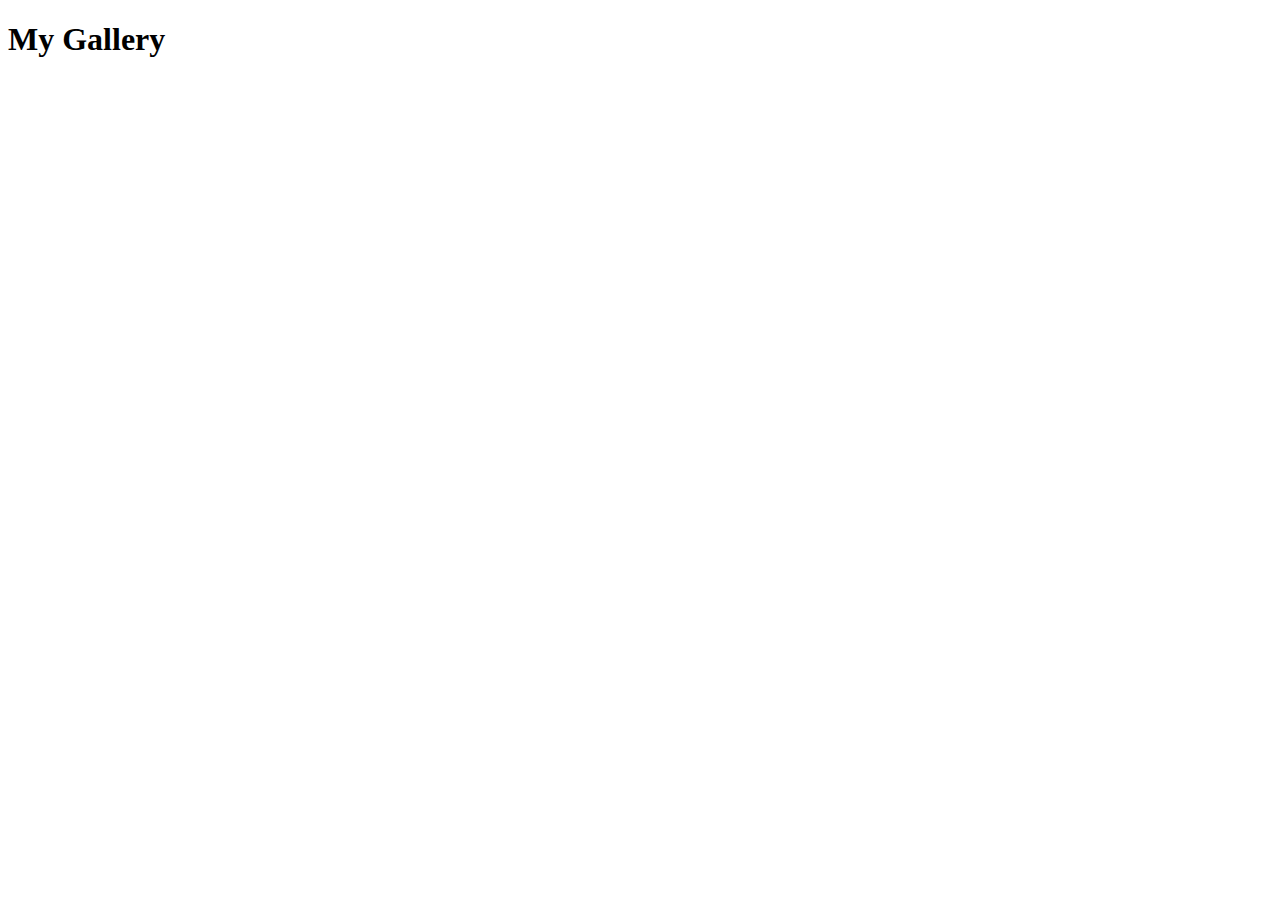
==== test.html @ cab3b0c2 "starting with the project" ====
<!DOCTYPE html>
<html lang="en">
<head>
    <meta charset="UTF-8">
    <meta http-equiv="X-UA-Compatible" content="IE=edge">
    <meta name="viewport" content="width=device-width, initial-scale=1.0">
    <title>My Gallery</title>
</head>
<body>
    <div id="wrapper">
        <div class="container">
            <h1>My Gallery</h1>
            <div class="gallery">
                
            </div>
        </div>
    </div>
</body>
</html>
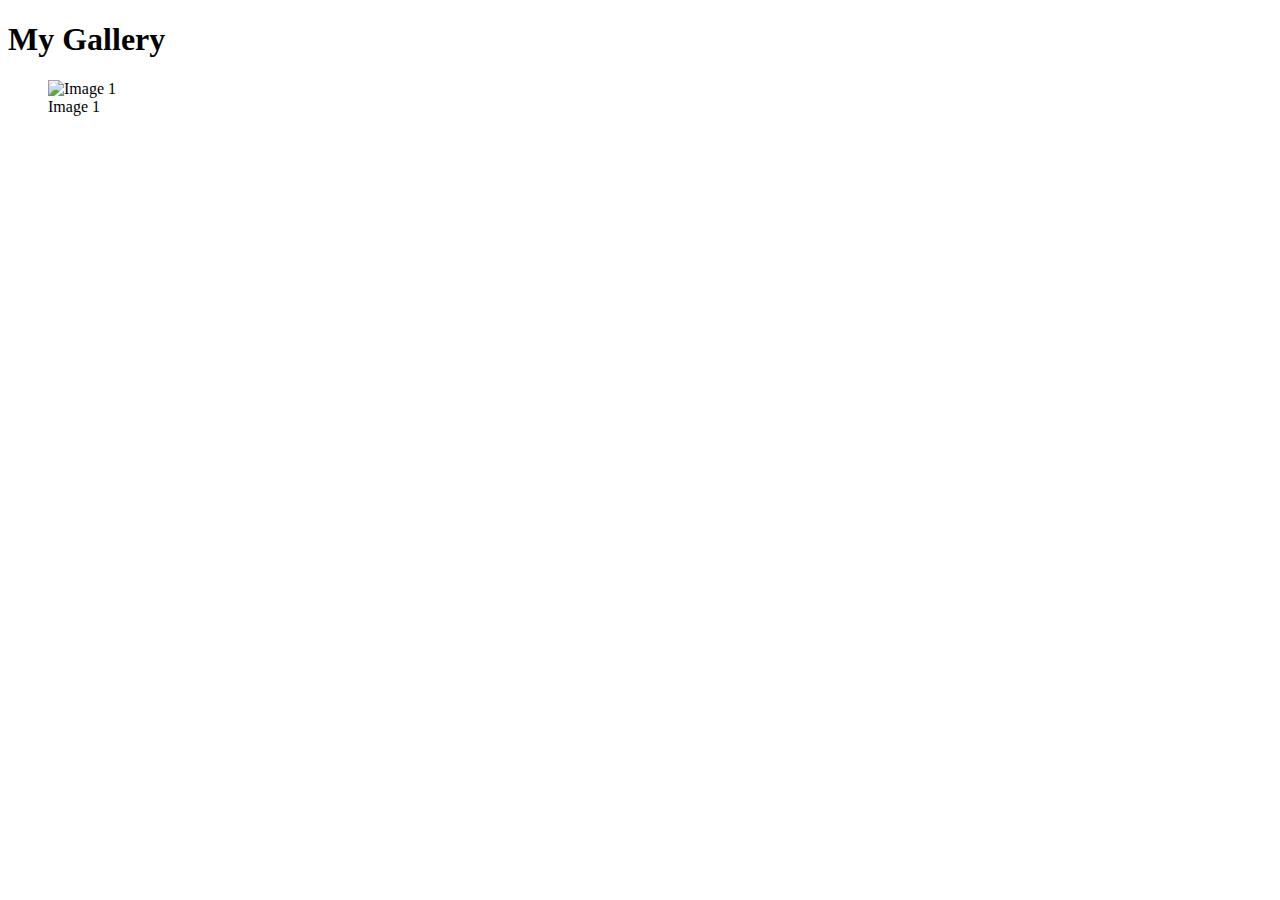
==== commit dbb47466: "upload all the images" ====
--- a/test.html
+++ b/test.html
@@ -11,7 +11,10 @@
         <div class="container">
             <h1>My Gallery</h1>
             <div class="gallery">
-                
+                <figure class="card">
+                    <img src="" alt="Image 1">
+                    <figcaption>Image 1</figcaption>
+                </figure>
             </div>
         </div>
     </div>
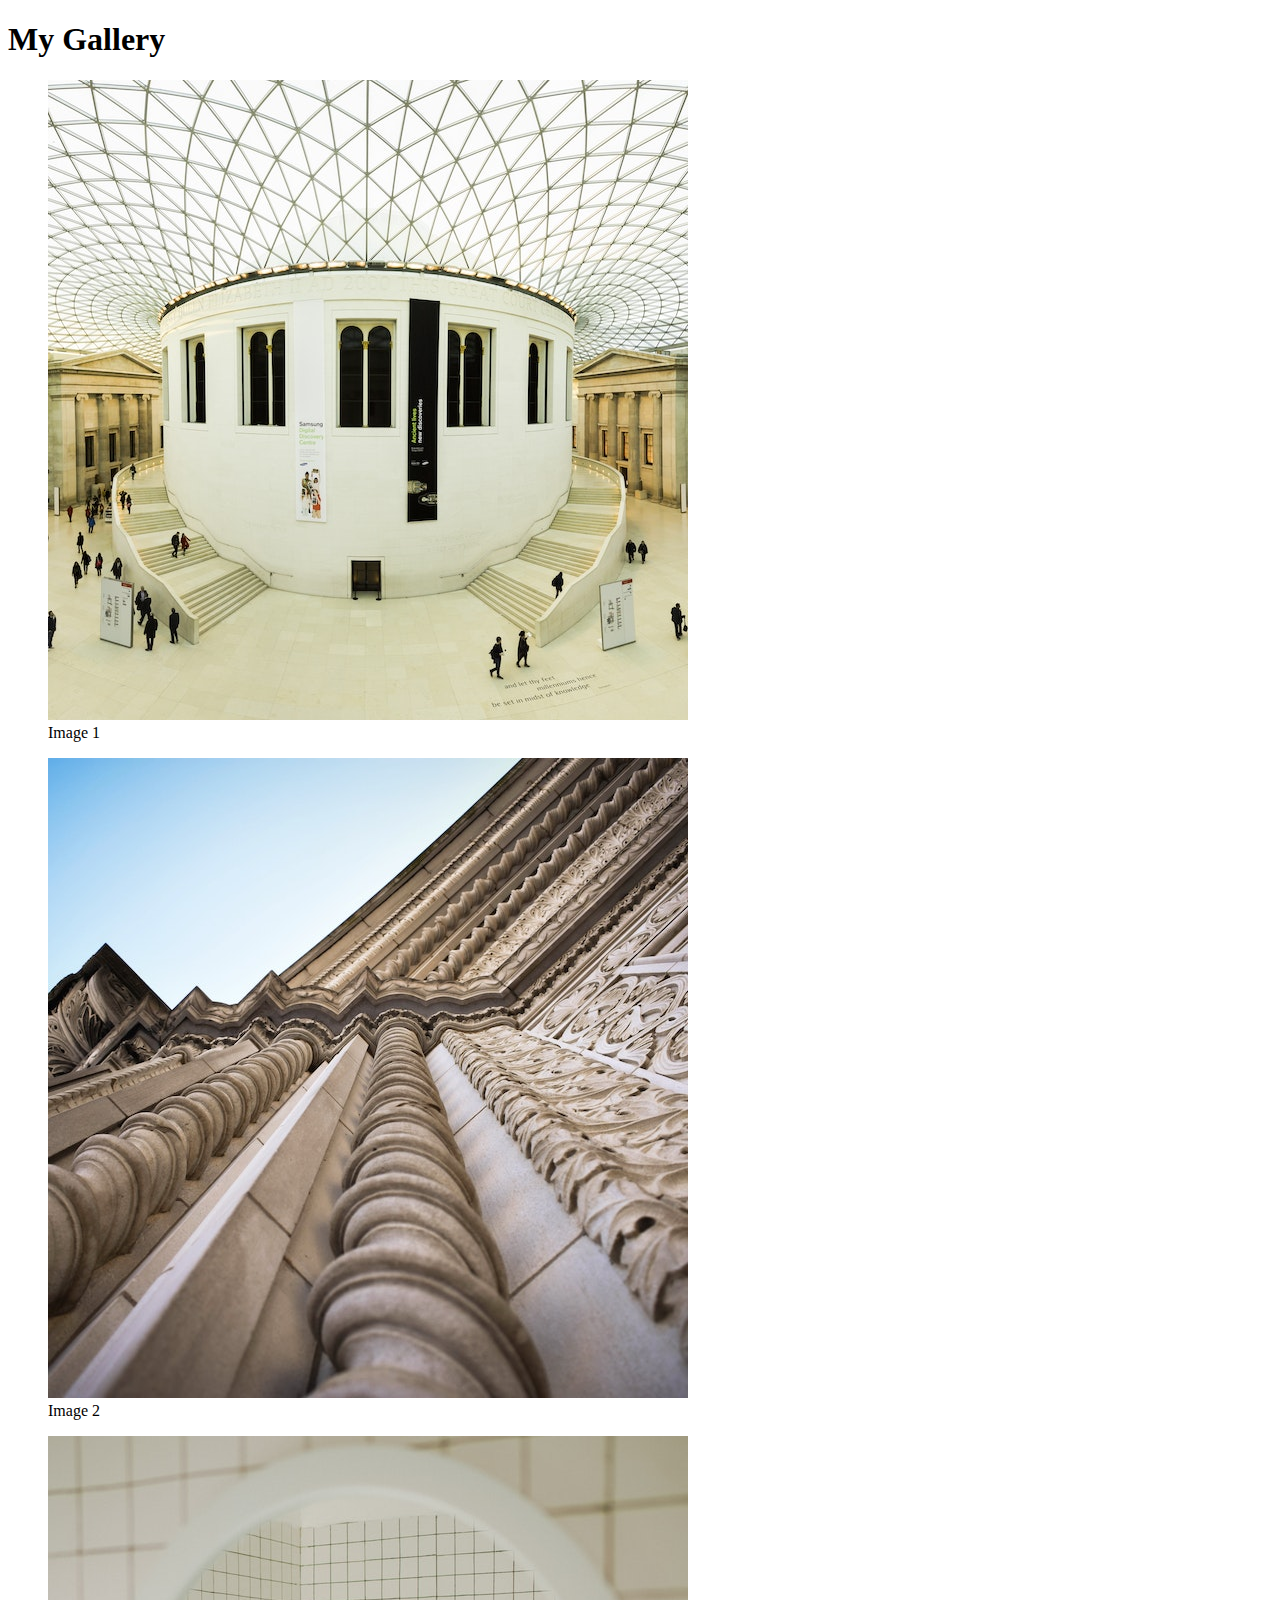
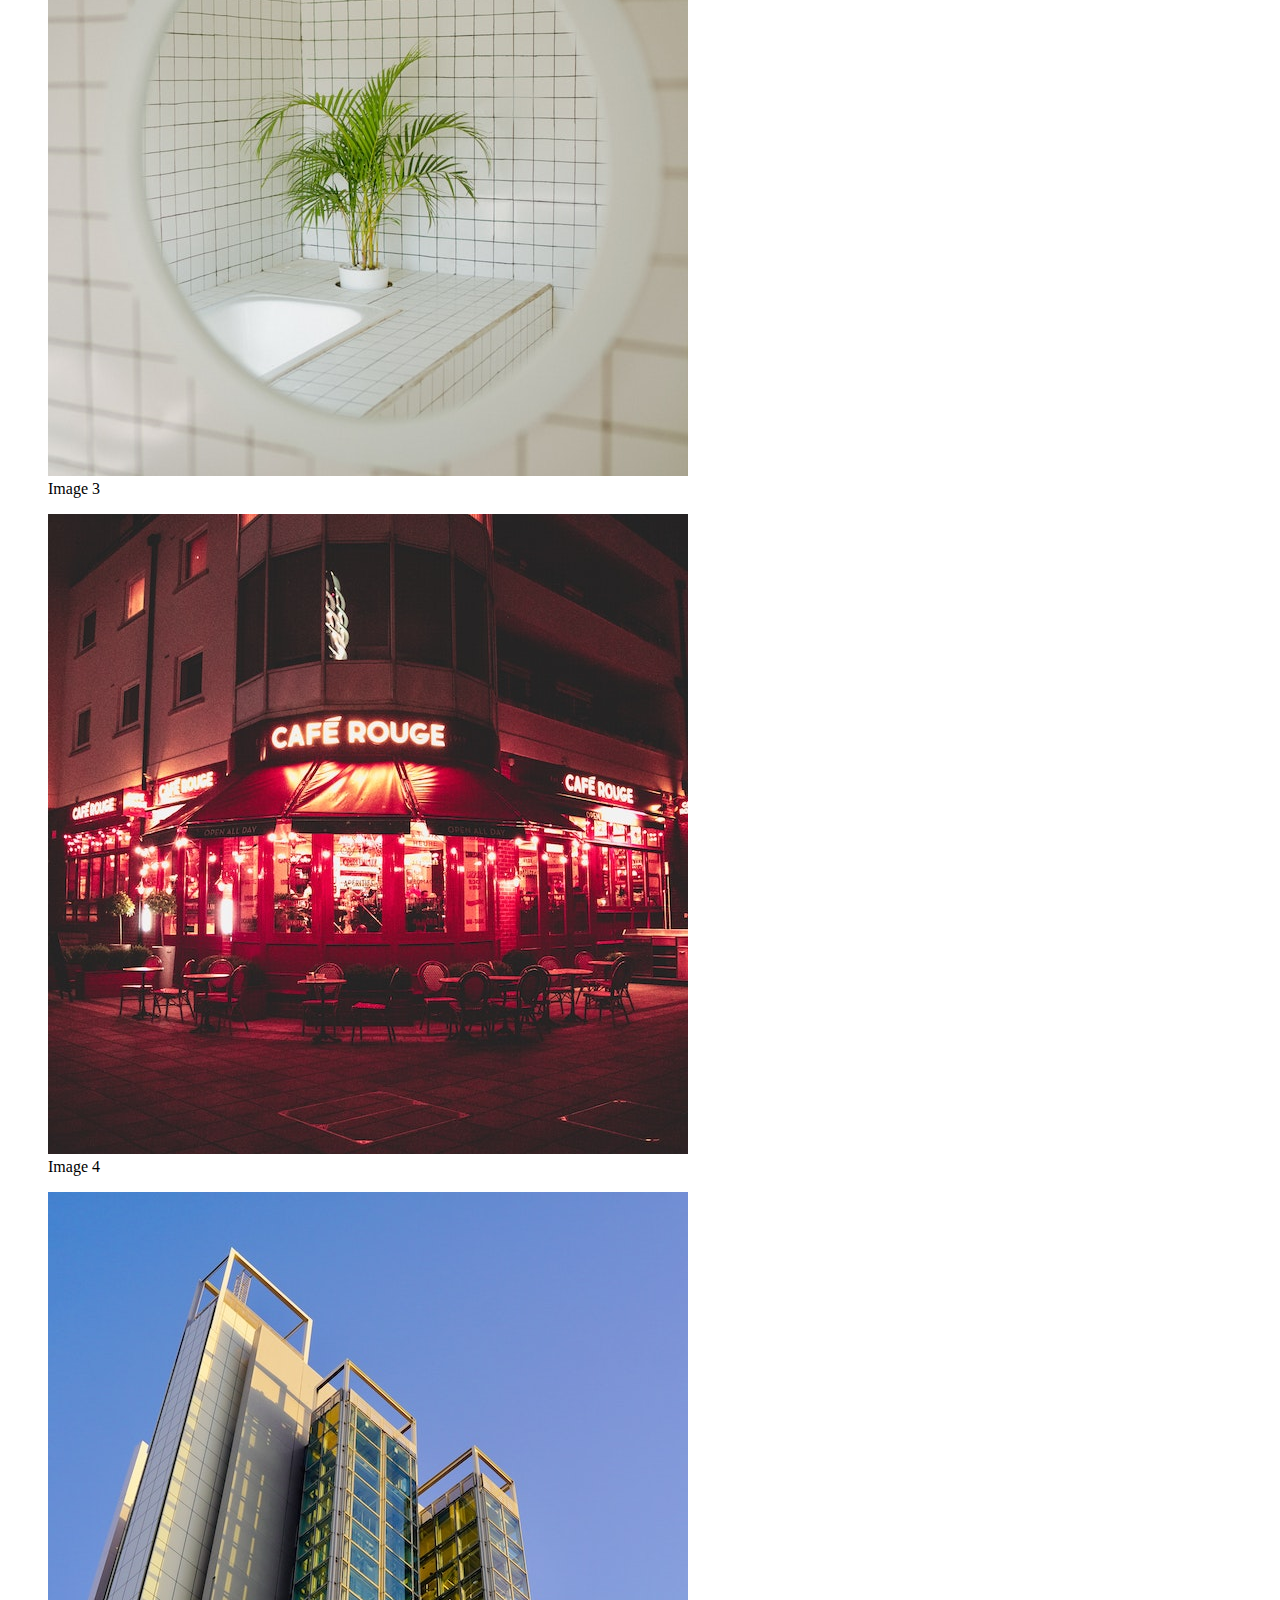
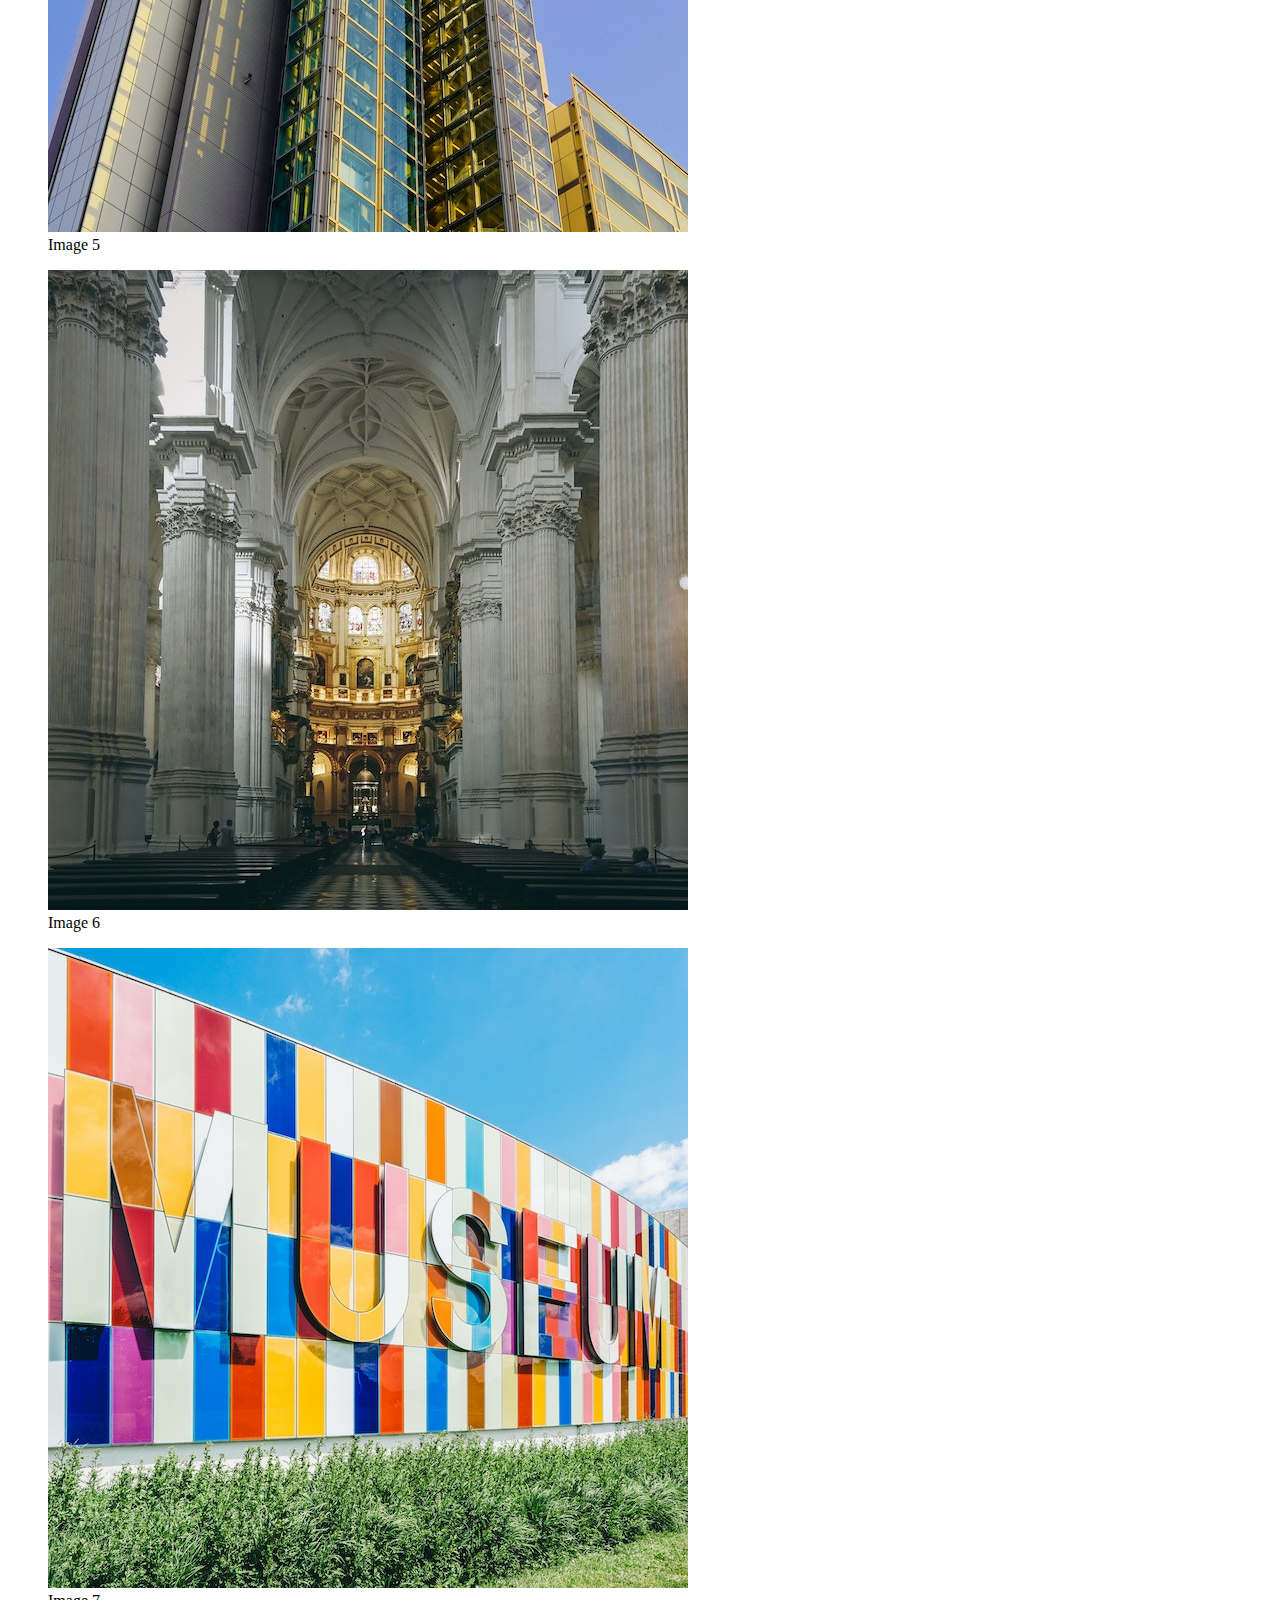
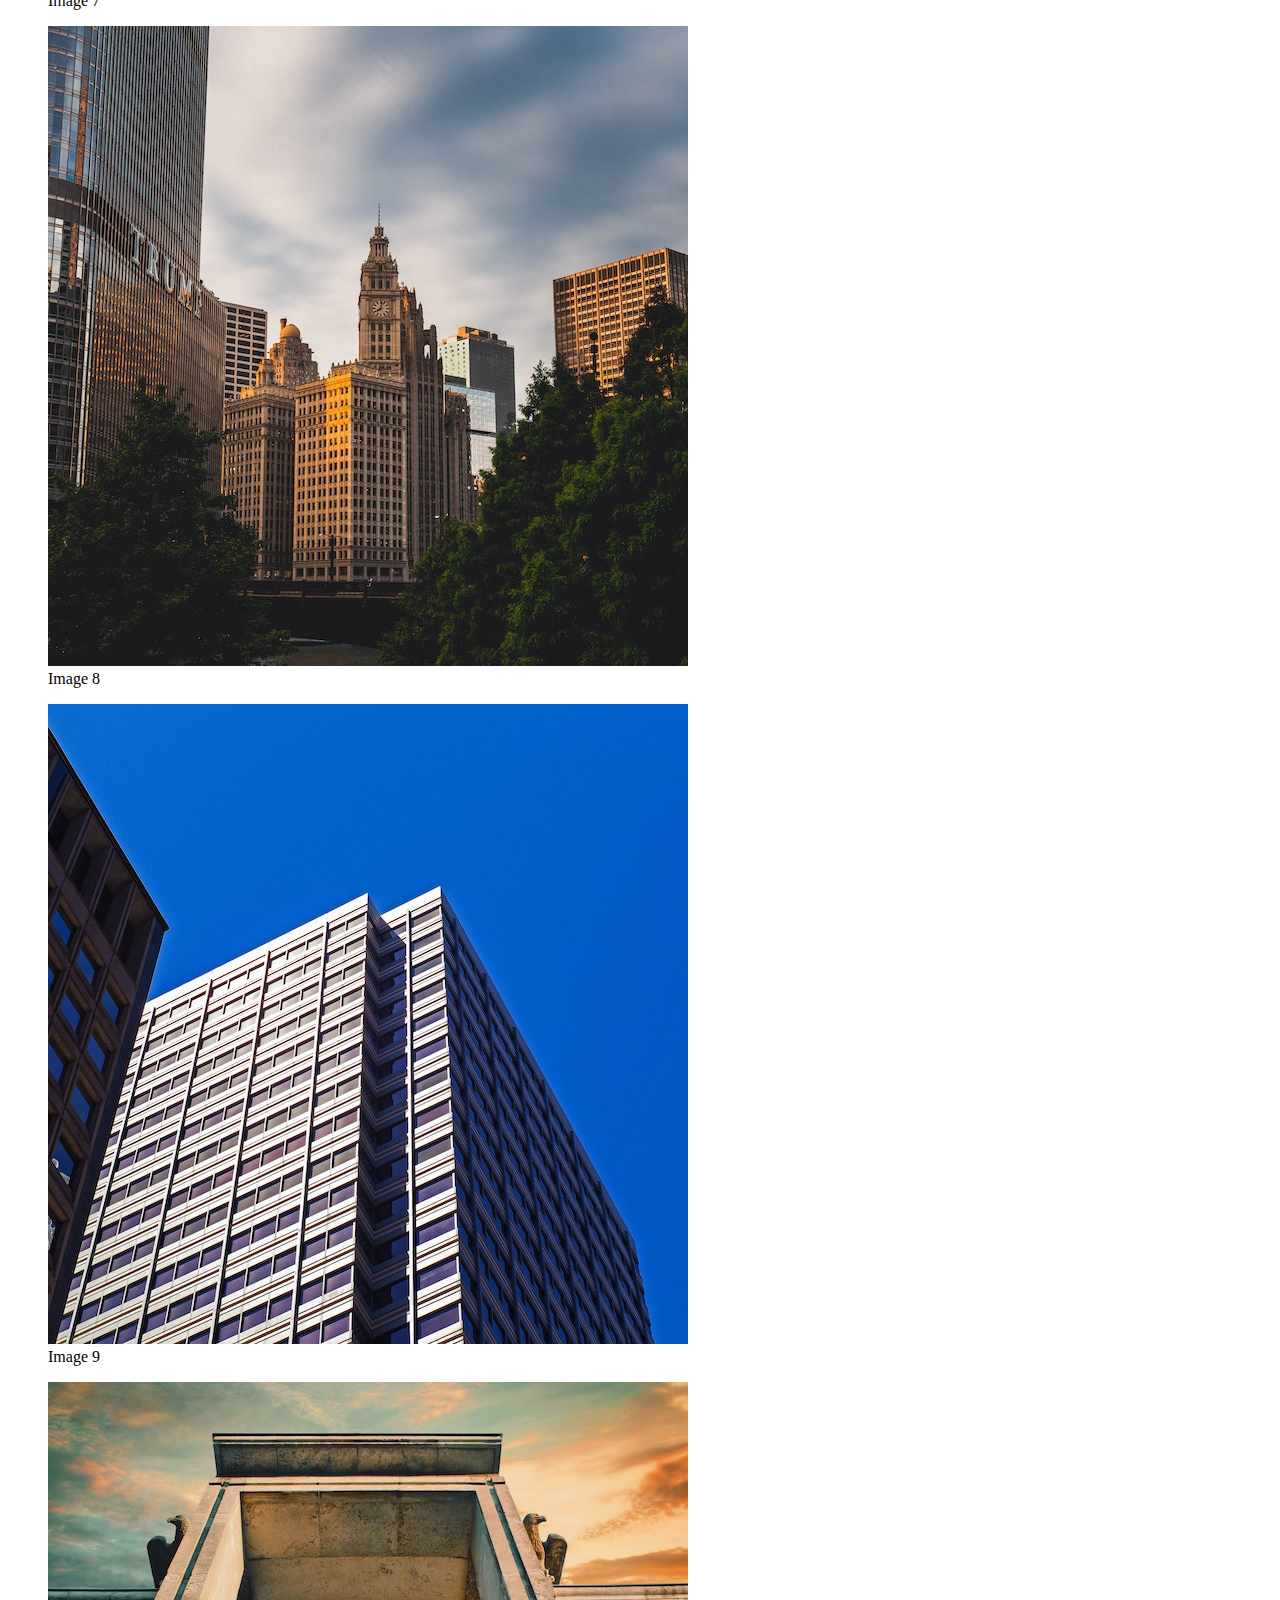
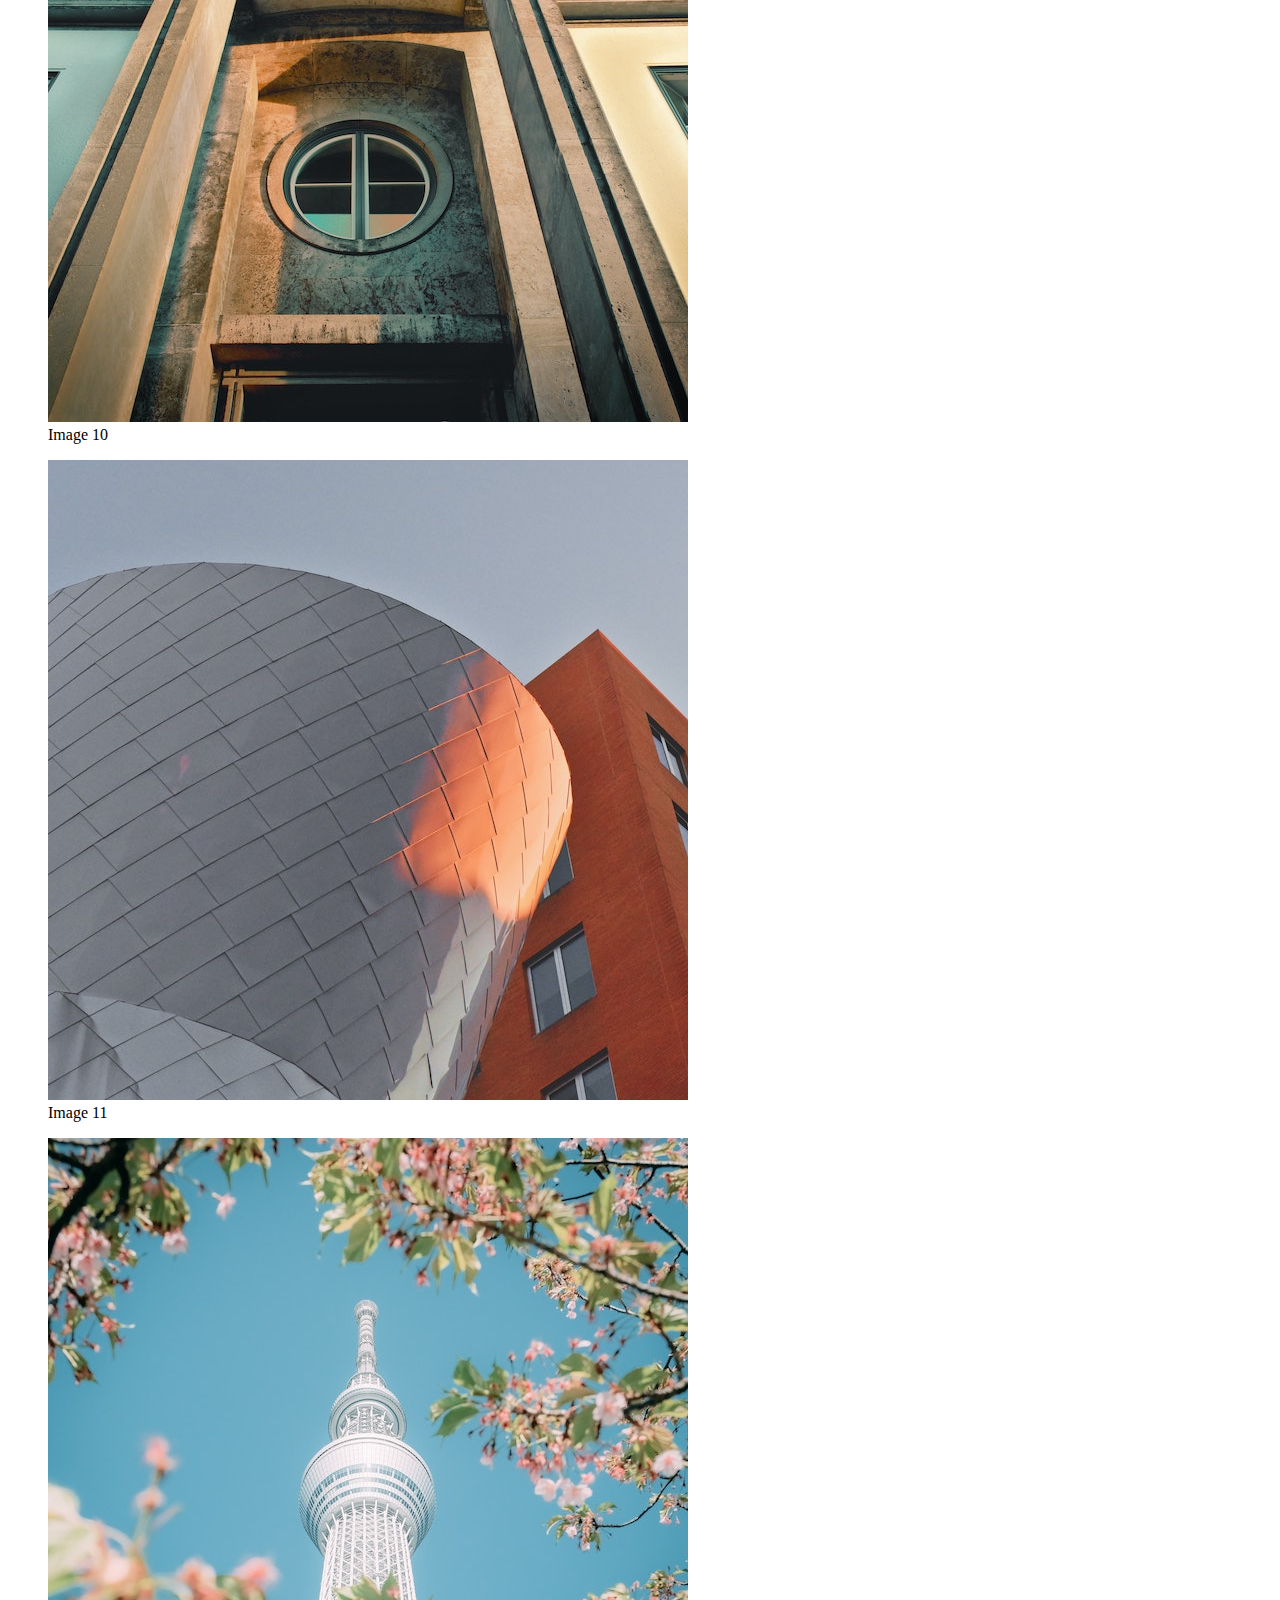
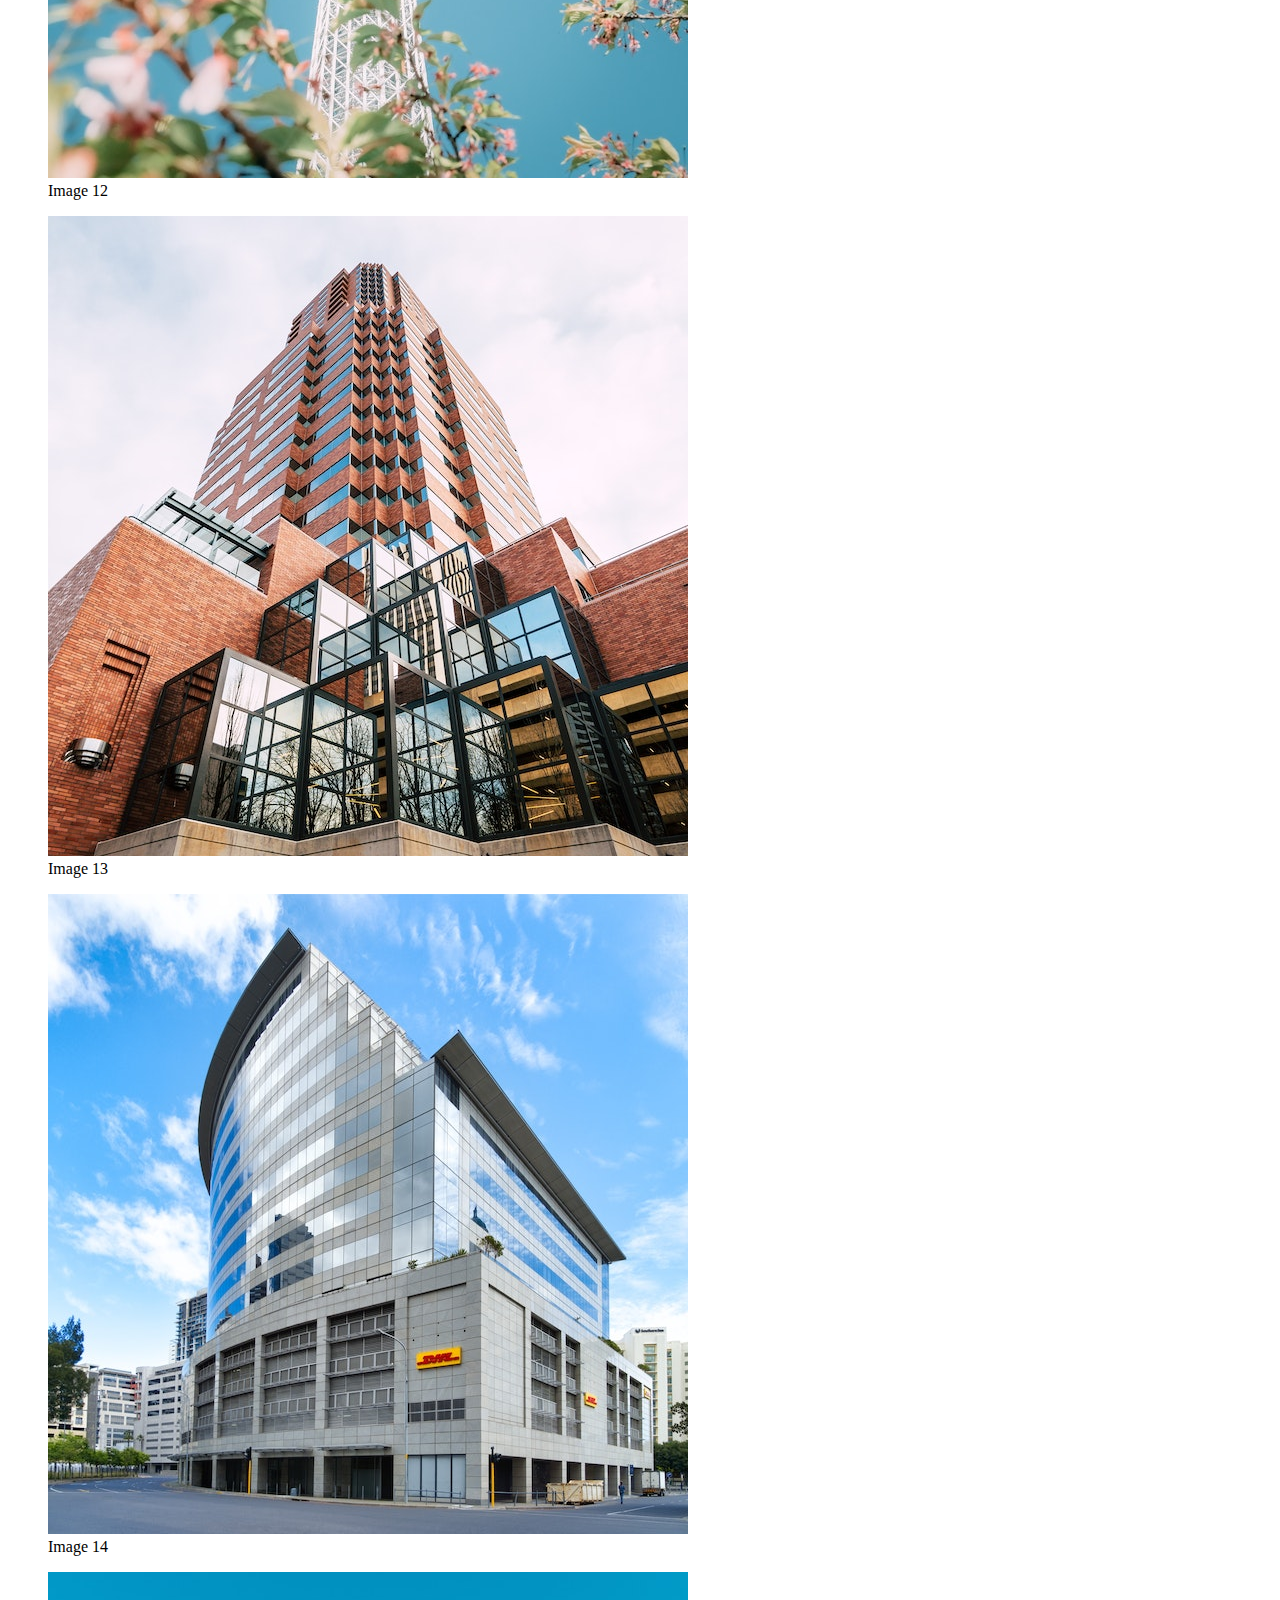
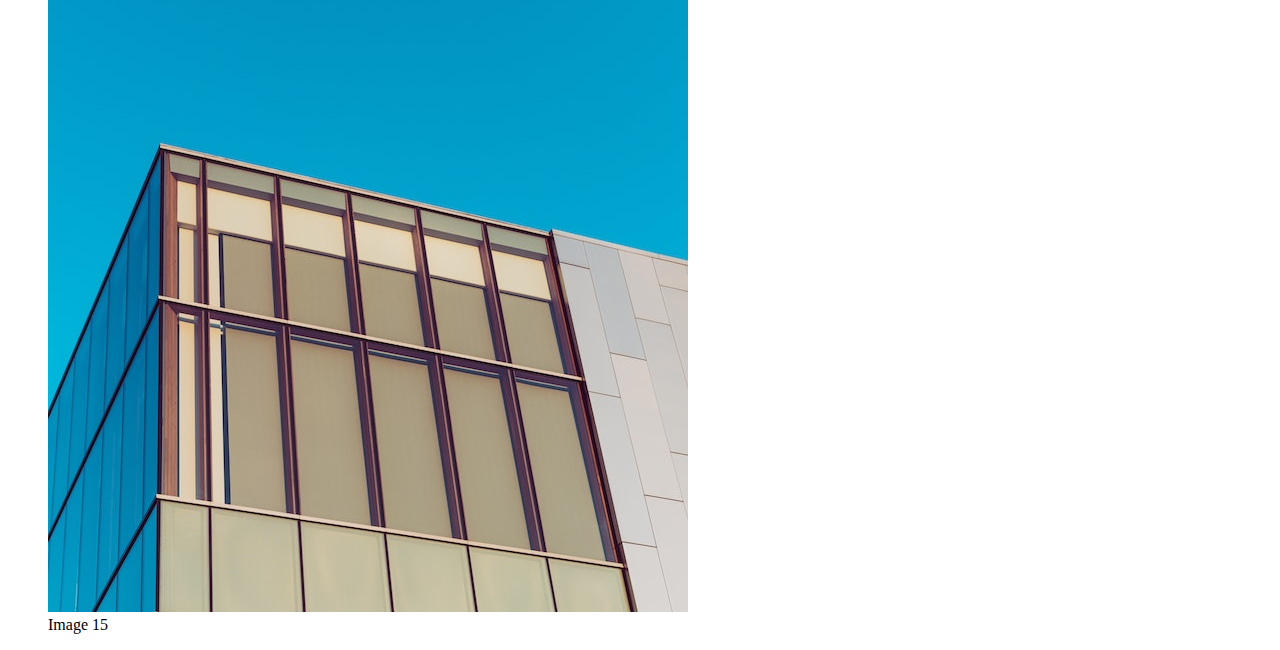
==== commit 3365744e: "html complete" ====
--- a/test.html
+++ b/test.html
@@ -12,8 +12,64 @@
             <h1>My Gallery</h1>
             <div class="gallery">
                 <figure class="card">
-                    <img src="" alt="Image 1">
+                    <img src="Images/image1.jpg" alt="Image 1">
                     <figcaption>Image 1</figcaption>
+                </figure>
+                <figure class="card">
+                    <img src="Images/image2.jpg" alt="Image 2">
+                    <figcaption>Image 2</figcaption>
+                </figure>
+                <figure class="card">
+                    <img src="Images/image3.jpg" alt="Image 3">
+                    <figcaption>Image 3</figcaption>
+                </figure>
+                <figure class="card">
+                    <img src="Images/image4.jpg" alt="Image 4">
+                    <figcaption>Image 4</figcaption>
+                </figure>
+                <figure class="card">
+                    <img src="Images/image5.jpg" alt="Image 5">
+                    <figcaption>Image 5</figcaption>
+                </figure>
+                <figure class="card">
+                    <img src="Images/image6.jpg" alt="Image 6">
+                    <figcaption>Image 6</figcaption>
+                </figure>
+                <figure class="card">
+                    <img src="Images/image7.jpg" alt="Image 7">
+                    <figcaption>Image 7</figcaption>
+                </figure>
+                <figure class="card">
+                    <img src="Images/image8.jpg" alt="Image 8">
+                    <figcaption>Image 8</figcaption>
+                </figure>
+                <figure class="card">
+                    <img src="Images/image9.jpg" alt="Image 9">
+                    <figcaption>Image 9</figcaption>
+                </figure>
+                <figure class="card">
+                    <img src="Images/image10.jpg" alt="Image 10">
+                    <figcaption>Image 10</figcaption>
+                </figure>
+                <figure class="card">
+                    <img src="Images/image11.jpg" alt="Image 11">
+                    <figcaption>Image 11</figcaption>
+                </figure>
+                <figure class="card">
+                    <img src="Images/image12.jpg" alt="Image 12">
+                    <figcaption>Image 12</figcaption>
+                </figure>
+                <figure class="card">
+                    <img src="Images/image13.jpg" alt="Image 13">
+                    <figcaption>Image 13</figcaption>
+                </figure>
+                <figure class="card">
+                    <img src="Images/image14.jpg" alt="Image 14">
+                    <figcaption>Image 14</figcaption>
+                </figure>
+                <figure class="card">
+                    <img src="Images/image15.jpg" alt="Image 15">
+                    <figcaption>Image 15</figcaption>
                 </figure>
             </div>
         </div>
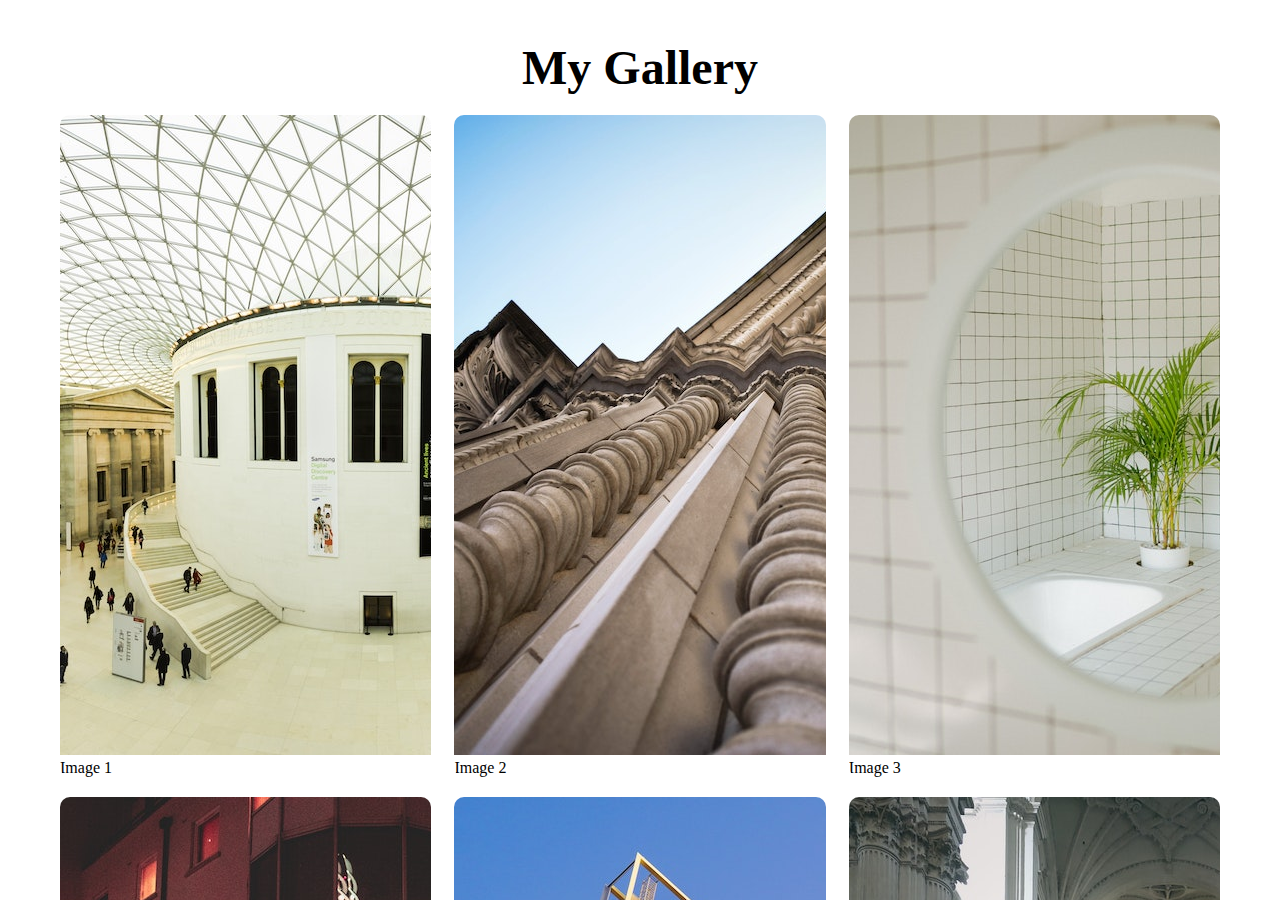
==== commit 8b366ec5: "working with the project" ====
--- a/test.html
+++ b/test.html
@@ -5,6 +5,7 @@
     <meta http-equiv="X-UA-Compatible" content="IE=edge">
     <meta name="viewport" content="width=device-width, initial-scale=1.0">
     <title>My Gallery</title>
+    <link rel="stylesheet" href="style.css">
 </head>
 <body>
     <div id="wrapper">
--- a/style.css
+++ b/style.css
@@ -0,0 +1,39 @@
+* {
+    margin: 0;
+    padding: 0;
+    box-sizing: border-box;
+}
+
+#wrapper {
+    height: 100vh;
+    overflow-x: hidden;
+    overflow-y: auto;
+}
+
+.container {
+    height: 100%;
+    max-width: 1200px;
+    margin: 0 auto; /* keep the element at center */
+    padding: 20px;
+}
+
+.container h1 {
+    margin: 20px 0;
+    text-align: center;
+    margin-bottom: 20px;
+    font-size: 3rem;
+}
+
+.gallery {
+    display: flex;
+    flex-wrap: wrap;
+    justify-content: space-between;
+}
+
+.card {
+    width: 32%;
+    position: relative;
+    margin-bottom: 20px;
+    border-radius: 10px;
+    overflow: hidden;
+}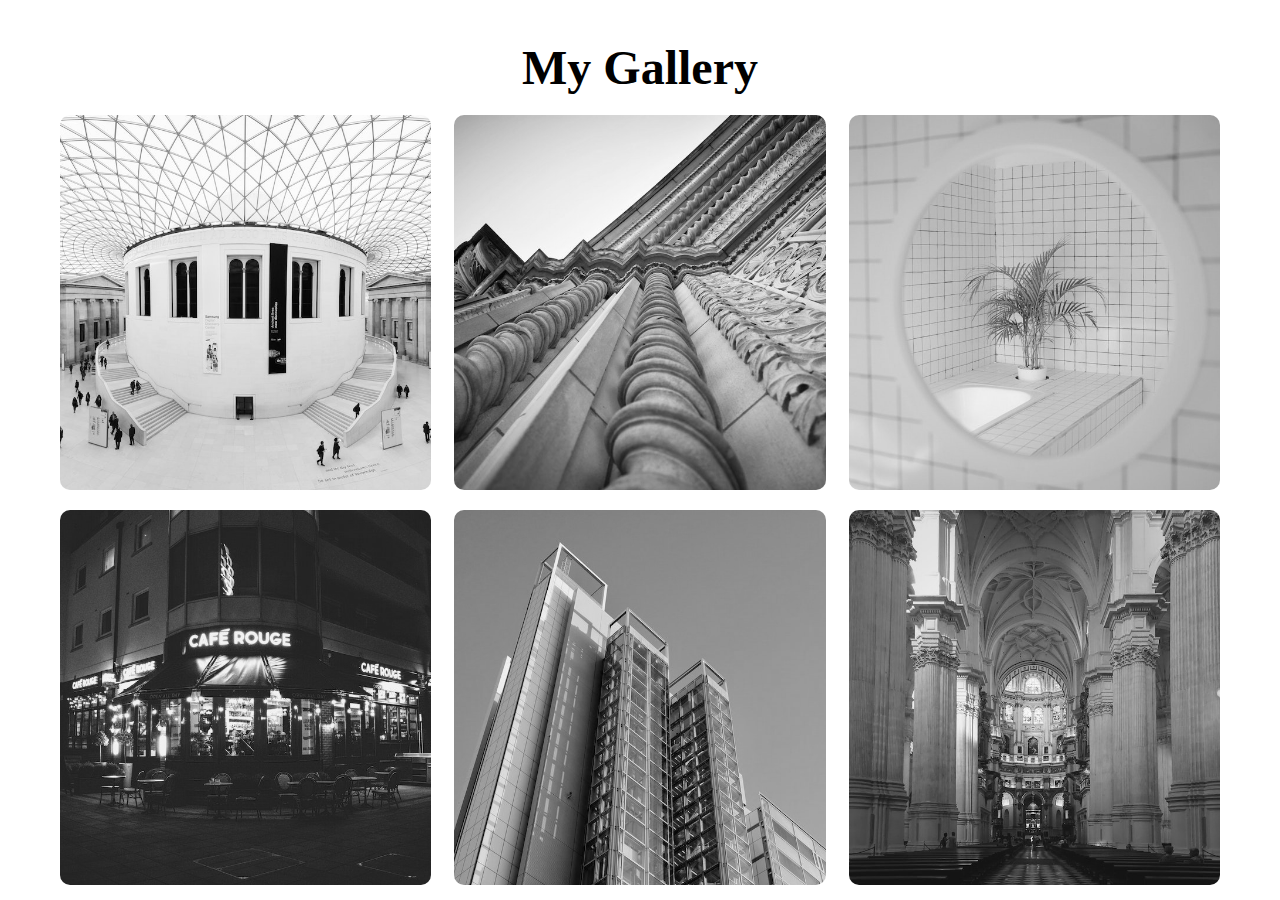
==== commit 67f5c067: "project is complete" ====
--- a/test.html
+++ b/test.html
@@ -4,6 +4,7 @@
     <meta charset="UTF-8">
     <meta http-equiv="X-UA-Compatible" content="IE=edge">
     <meta name="viewport" content="width=device-width, initial-scale=1.0">
+    <link rel="shortcut icon" href="Images/favicon.ico" type="image/x-icon">
     <title>My Gallery</title>
     <link rel="stylesheet" href="style.css">
 </head>
--- a/style.css
+++ b/style.css
@@ -36,4 +36,42 @@
     margin-bottom: 20px;
     border-radius: 10px;
     overflow: hidden;
+}
+
+.card img {
+    width: 100%;
+    height: 100%;
+    filter: grayscale(100%);
+    box-shadow: 0 0 20px #333;
+    object-fit: cover;
+}
+
+.card:hover {
+    transform: scale(1.03);
+    filter: drop-shadow(0 0 10px #333);
+    transition: 0.5s;
+}
+
+.card:hover img {
+    filter: grayscale(0%);
+}
+
+.card figcaption {
+    position: absolute;
+    bottom: 0;
+    left: 0;
+    padding: 25px;
+    width: 100%;
+    height: 20%;
+    font-size: 16px;
+    font-weight: 500;
+    color: #fff;
+    opacity: 0;
+    border-radius: 0 0 10px 10px;
+    background: linear-gradient(0deg, rgba(0, 0, 0, 0.5) rgba(255, 255, 255, 0.5));
+}
+
+.card:hover figcaption {
+    opacity: 1;
+    transform: scale(1.03);
 }